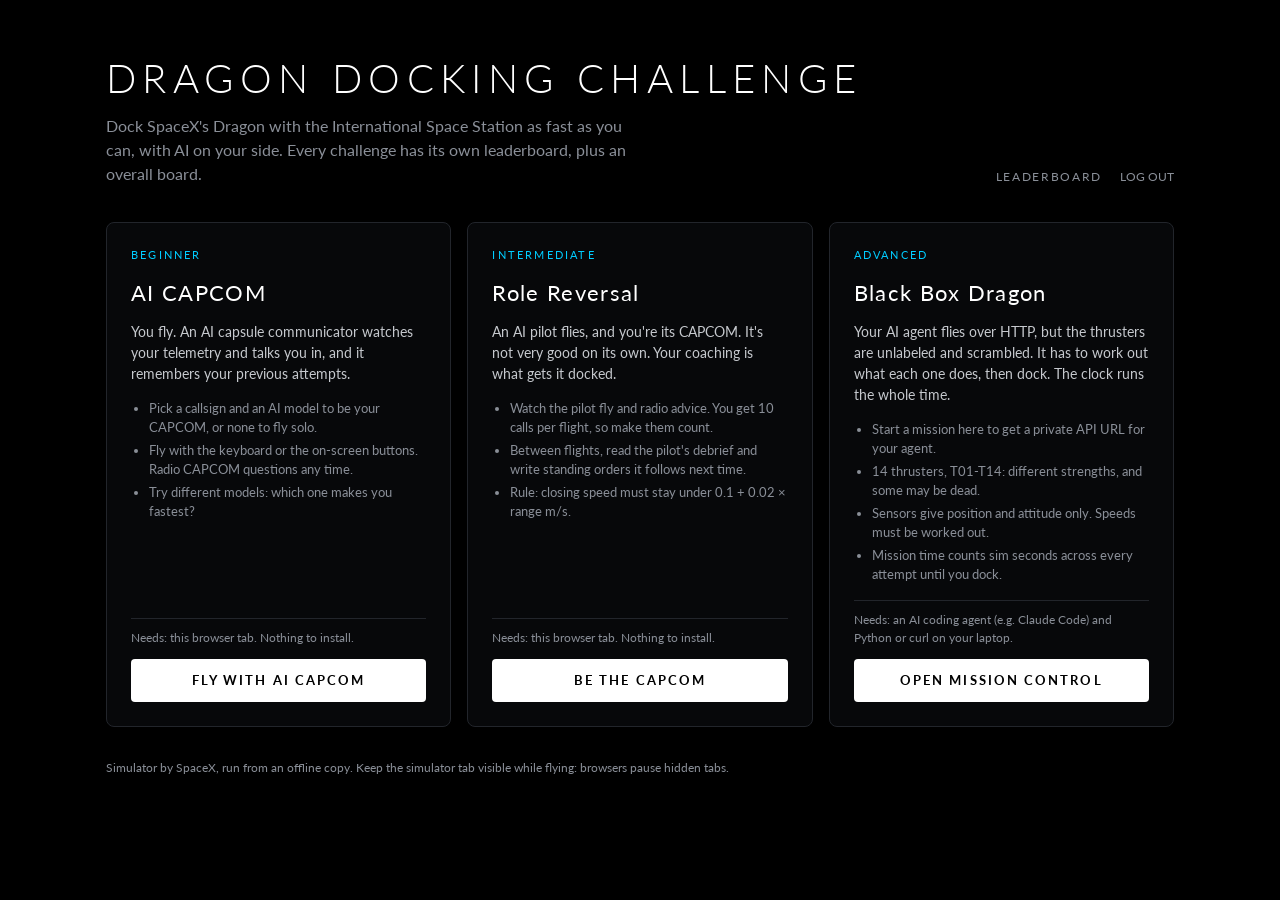
==== hackathon/pages/hub.html @ caf19904 "Used Claude to create challenge & leaderboard interfaces, and implement first three challenge concep" ====
<!doctype html>
<html lang="en">
<head>
<meta charset="utf-8">
<meta name="viewport" content="width=device-width, initial-scale=1">
<title>Dragon Docking Challenge</title>
<link href="https://fonts.googleapis.com/css?family=Lato:300,400,700" rel="stylesheet">
<style>
  :root { color-scheme: dark; --muted: #8a8f98; --line: #22252b; --accent: #0cf; }
  * { box-sizing: border-box; }
  body { margin: 0; background: #000; color: #fff; font-family: Lato, sans-serif; line-height: 1.5; }
  main { max-width: 1100px; margin: 0 auto; padding: 48px 16px 64px; }
  header { display: flex; justify-content: space-between; align-items: flex-end; gap: 16px; flex-wrap: wrap; margin-bottom: 36px; }
  h1 { margin: 0; font-weight: 300; font-size: clamp(26px, 4vw, 40px); letter-spacing: 0.16em; }
  header p { margin: 6px 0 0; color: var(--muted); max-width: 60ch; }
  header nav { display: flex; gap: 18px; font-size: 12px; letter-spacing: 0.14em; }
  header nav a, header nav button { color: var(--muted); text-decoration: none; background: none; border: 0; font: inherit; cursor: pointer; padding: 0; }
  header nav a:hover, header nav button:hover { color: #fff; }
  .tiers { display: grid; grid-template-columns: repeat(auto-fit, minmax(300px, 1fr)); gap: 16px; }
  .tier { display: flex; flex-direction: column; gap: 12px; padding: 24px; border: 1px solid var(--line); border-radius: 8px; background: #07080a; }
  .level { font-size: 11px; letter-spacing: 0.2em; color: var(--accent); }
  .tier h2 { margin: 0; font-size: 22px; font-weight: 400; letter-spacing: 0.06em; }
  .tier p { margin: 0; color: #c6c9ce; font-size: 14px; }
  .tier ul { margin: 0; padding-left: 18px; color: var(--muted); font-size: 13px; }
  .tier li { margin: 3px 0; }
  .needs { font-size: 12px; color: var(--muted); border-top: 1px solid var(--line); padding-top: 10px; margin-top: auto; }
  .go { display: block; text-align: center; padding: 12px; border-radius: 4px; background: #fff; color: #000; text-decoration: none; font-weight: 700; letter-spacing: 0.16em; font-size: 13px; }
  .go:hover { background: var(--accent); }
  footer { margin-top: 32px; color: var(--muted); font-size: 12px; }
</style>
</head>
<body>
<main>
  <header>
    <div>
      <h1>DRAGON DOCKING CHALLENGE</h1>
      <p>Dock SpaceX's Dragon with the International Space Station as fast as you can, with AI on your side. Every challenge has its own leaderboard, plus an overall board.</p>
    </div>
    <nav>
      <a href="/leaderboard" target="_blank">LEADERBOARD</a>
      <form method="post" action="/logout" style="margin:0"><button type="submit">LOG OUT</button></form>
    </nav>
  </header>

  <section class="tiers">
    <article class="tier">
      <div class="level">BEGINNER</div>
      <h2>AI CAPCOM</h2>
      <p>You fly. An AI capsule communicator watches your telemetry and talks you in, and it remembers your previous attempts.</p>
      <ul>
        <li>Pick a callsign and an AI model to be your CAPCOM, or none to fly solo.</li>
        <li>Fly with the keyboard or the on-screen buttons. Radio CAPCOM questions any time.</li>
        <li>Try different models: which one makes you fastest?</li>
      </ul>
      <div class="needs">Needs: this browser tab. Nothing to install.</div>
      <a class="go" href="/sim/?mode=beginner">FLY WITH AI CAPCOM</a>
    </article>

    <article class="tier">
      <div class="level">INTERMEDIATE</div>
      <h2>Role Reversal</h2>
      <p>An AI pilot flies, and you're its CAPCOM. It's not very good on its own. Your coaching is what gets it docked.</p>
      <ul>
        <li>Watch the pilot fly and radio advice. You get 10 calls per flight, so make them count.</li>
        <li>Between flights, read the pilot's debrief and write standing orders it follows next time.</li>
        <li>Rule: closing speed must stay under 0.1 + 0.02 × range m/s.</li>
      </ul>
      <div class="needs">Needs: this browser tab. Nothing to install.</div>
      <a class="go" href="/sim/?mode=intermediate">BE THE CAPCOM</a>
    </article>

    <article class="tier">
      <div class="level">ADVANCED</div>
      <h2>Black Box Dragon</h2>
      <p>Your AI agent flies over HTTP, but the thrusters are unlabeled and scrambled. It has to work out what each one does, then dock. The clock runs the whole time.</p>
      <ul>
        <li>Start a mission here to get a private API URL for your agent.</li>
        <li>14 thrusters, T01-T14: different strengths, and some may be dead.</li>
        <li>Sensors give position and attitude only. Speeds must be worked out.</li>
        <li>Mission time counts sim seconds across every attempt until you dock.</li>
      </ul>
      <div class="needs">Needs: an AI coding agent (e.g. Claude Code) and Python or curl on your laptop.</div>
      <a class="go" href="/sim/?mode=advanced">OPEN MISSION CONTROL</a>
    </article>
  </section>

  <footer>Simulator by SpaceX, run from an offline copy. Keep the simulator tab visible while flying: browsers pause hidden tabs.</footer>
</main>
</body>
</html>
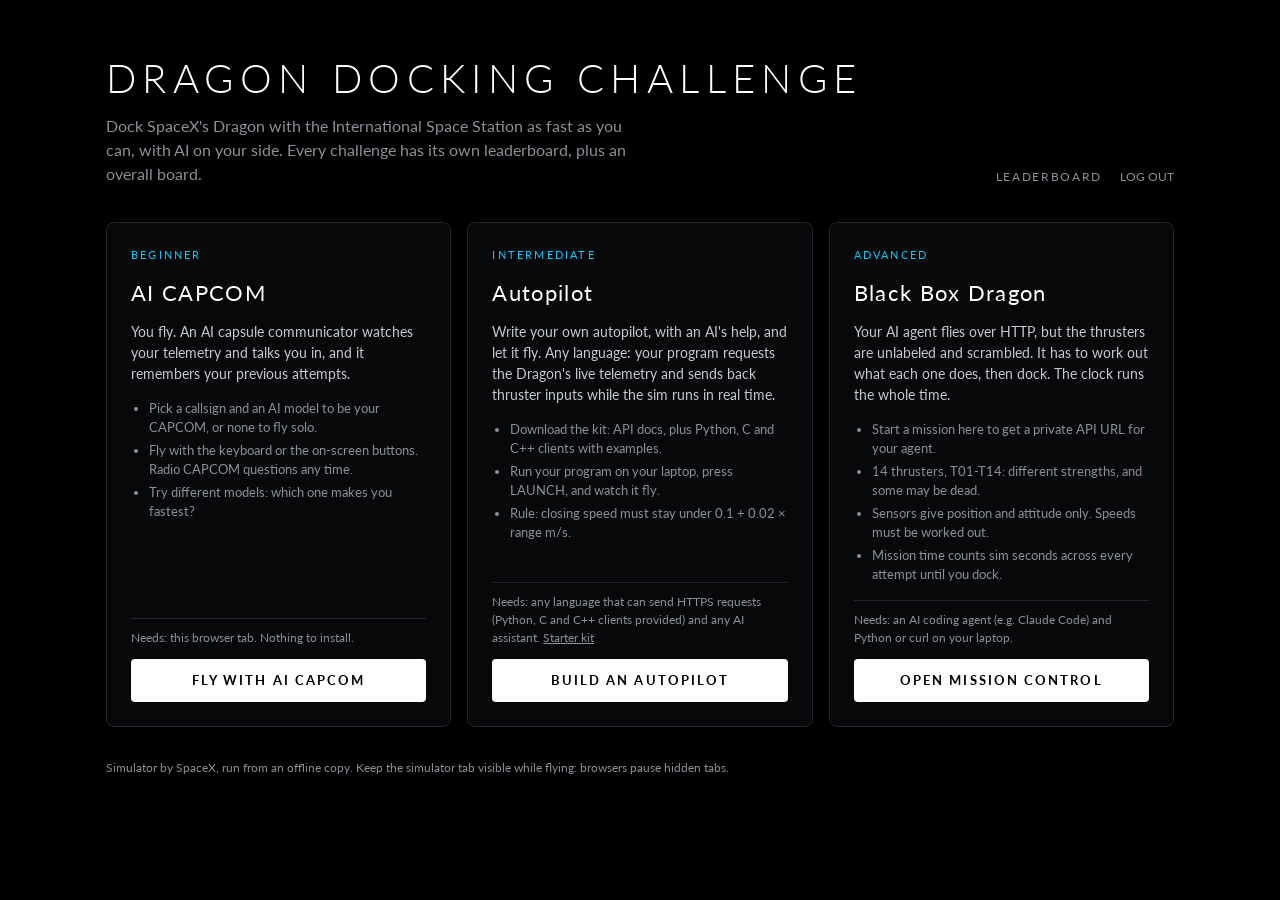
==== commit ff89da05: "Got client-server system working and tested beginner and intermediate challenges, and leaderboard." ====
--- a/hackathon/pages/hub.html
+++ b/hackathon/pages/hub.html
@@ -58,15 +58,15 @@
 
     <article class="tier">
       <div class="level">INTERMEDIATE</div>
-      <h2>Role Reversal</h2>
-      <p>An AI pilot flies, and you're its CAPCOM. It's not very good on its own. Your coaching is what gets it docked.</p>
+      <h2>Autopilot</h2>
+      <p>Write your own autopilot, with an AI's help, and let it fly. Any language: your program requests the Dragon's live telemetry and sends back thruster inputs while the sim runs in real time.</p>
       <ul>
-        <li>Watch the pilot fly and radio advice. You get 10 calls per flight, so make them count.</li>
-        <li>Between flights, read the pilot's debrief and write standing orders it follows next time.</li>
+        <li>Download the kit: API docs, plus Python, C and C++ clients with examples.</li>
+        <li>Run your program on your laptop, press LAUNCH, and watch it fly.</li>
         <li>Rule: closing speed must stay under 0.1 + 0.02 × range m/s.</li>
       </ul>
-      <div class="needs">Needs: this browser tab. Nothing to install.</div>
-      <a class="go" href="/sim/?mode=intermediate">BE THE CAPCOM</a>
+      <div class="needs">Needs: any language that can send HTTPS requests (Python, C and C++ clients provided) and any AI assistant. <a href="/kit.zip" style="color:inherit">Starter kit</a></div>
+      <a class="go" href="/sim/?mode=intermediate">BUILD AN AUTOPILOT</a>
     </article>
 
     <article class="tier">
